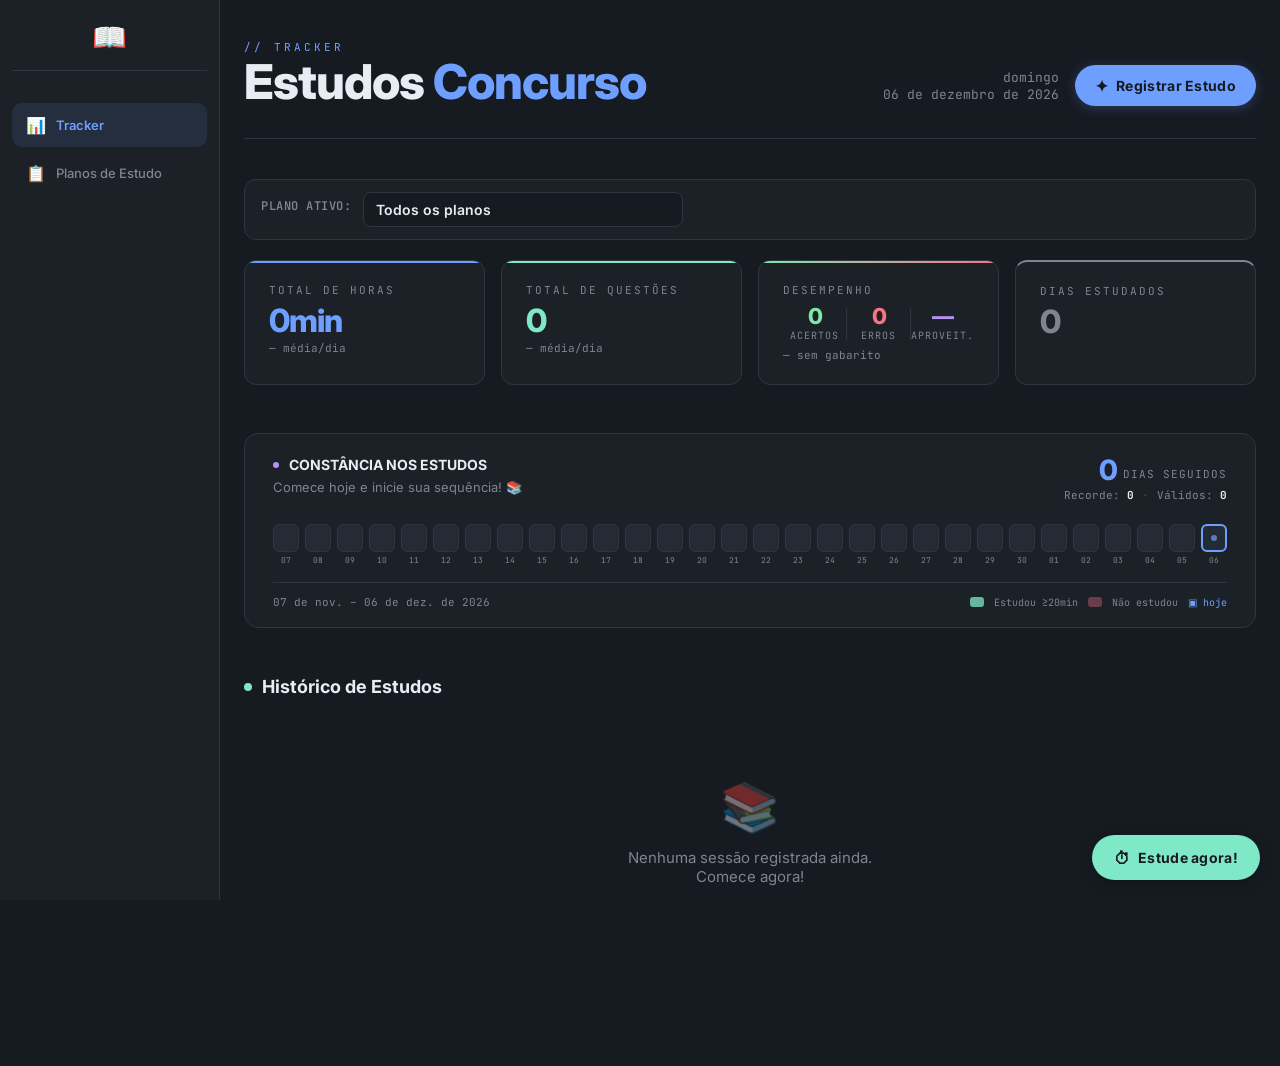
==== index.html @ f573bf2c "fix: rename to index.html for GitHub Pages" ====
<!DOCTYPE html>
<html lang="pt-BR">
<head>
  <meta charset="UTF-8">
  <meta name="viewport" content="width=device-width, initial-scale=1.0">
  <title>Concurso — Tracker de Estudos</title>
  <meta name="description" content="Ferramenta para registrar e acompanhar seus estudos para concursos públicos.">
  <link href="https://fonts.googleapis.com/css2?family=Inter:wght@400;500;600;700;800&family=JetBrains+Mono:wght@400;500;700&display=swap" rel="stylesheet">
  <link rel="stylesheet" href="styles.css">
</head>
<body>

<div class="app-layout">

<!-- SIDEBAR -->
<aside class="sidebar" id="sidebar">
  <div class="sidebar-logo">📖</div>
  <nav class="sidebar-nav">
    <button class="sidebar-item active" data-view="tracker" id="navTracker">
      <span class="sidebar-icon">📊</span>
      <span class="sidebar-label">Tracker</span>
    </button>
    <button class="sidebar-item" data-view="planos" id="navPlanos">
      <span class="sidebar-icon">📋</span>
      <span class="sidebar-label">Planos de Estudo</span>
    </button>
  </nav>
</aside>

<!-- MAIN AREA -->
<div class="app-main">

<!-- ═══ VIEW: TRACKER ═══ -->
<div class="app-view" id="viewTracker">
<div class="container">
  <header>
    <div class="header-inner">
      <div class="logo">
        <span class="logo-tag">// tracker</span>
        <h1>Estudos <span>Concurso</span></h1>
      </div>
      <div class="header-actions">
        <div class="header-date" id="headerDate"></div>
        <button class="fab" id="btnAbrirDrawer">
          <span class="fab-icon">✦</span>
          Registrar Estudo
        </button>
      </div>
    </div>
  </header>

  <!-- PLAN SELECTOR -->
  <div class="plan-selector-bar">
    <label class="plan-selector-label">Plano ativo:</label>
    <select id="activePlanSelect" class="plan-selector-dropdown">
      <option value="">Todos os planos</option>
    </select>
  </div>

  <!-- STATS -->
  <div class="stats-bar">
    <div class="stat-card yellow">
      <div class="stat-label">Total de Horas</div>
      <div class="stat-value" id="totalHoras">0h</div>
      <div class="stat-sub" id="mediaHoras">— média/dia</div>
    </div>
    <div class="stat-card teal">
      <div class="stat-label">Total de Questões</div>
      <div class="stat-value" id="totalQuestoes">0</div>
      <div class="stat-sub" id="mediaQuestoes">— média/dia</div>
    </div>
    <div class="stat-card desempenho">
      <div class="stat-label">Desempenho</div>
      <div class="desempenho-row">
        <div class="desempenho-item">
          <span class="desempenho-val green-val" id="totalAcertos">0</span>
          <span class="desempenho-lbl">acertos</span>
        </div>
        <div class="desempenho-divider"></div>
        <div class="desempenho-item">
          <span class="desempenho-val red-val" id="totalErros">0</span>
          <span class="desempenho-lbl">erros</span>
        </div>
        <div class="desempenho-divider"></div>
        <div class="desempenho-item">
          <span class="desempenho-val purple-val" id="totalAprov">—</span>
          <span class="desempenho-lbl">aproveit.</span>
        </div>
      </div>
      <div class="stat-sub sub-acertos-mt" id="subAcertos">— sem gabarito</div>
    </div>
    <div class="stat-card muted-top">
      <div class="stat-label">Dias Estudados</div>
      <div class="stat-value" id="totalDias">0</div>
    </div>
  </div>

  <!-- CONSTÂNCIA -->
  <div class="constancia-panel" id="constanciaPanel">
    <div class="constancia-top">
      <div class="constancia-left">
        <div class="panel-title constancia-title">
          <span class="panel-title-dot constancia-title-dot"></span>
          CONSTÂNCIA NOS ESTUDOS
        </div>
        <div class="constancia-msg" id="constanciaMsg">—</div>
      </div>
      <div class="constancia-right">
        <div class="streak-badge" id="streakBadge">
          <span class="streak-badge-fire" id="streakBadgeFire" style="display:none">🔥</span>
          <span class="streak-badge-num" id="streakNumber">0</span>
          <span class="streak-badge-label">dias seguidos</span>
        </div>
        <div class="streak-mini-stats">
          <span class="streak-mini-item">Recorde: <strong id="streakBest">0</strong></span>
          <span class="streak-mini-sep">·</span>
          <span class="streak-mini-item">Válidos: <strong id="streakValid">0</strong></span>
        </div>
      </div>
    </div>

    <div class="day-bar-wrap">
      <div class="day-bar" id="dayBar"></div>
    </div>

    <div class="constancia-footer">
      <span class="constancia-range" id="constanciaRange"></span>
      <div class="constancia-legend">
        <span class="legend-dot studied-dot"></span><span>Estudou ≥20min</span>
        <span class="legend-dot miss-dot"></span><span>Não estudou</span>
        <span class="constancia-hoje-label">▣ hoje</span>
      </div>
    </div>
  </div>

  <!-- DESEMPENHO POR DISCIPLINA -->
  <div class="disc-section" id="discSection" style="display:none">
    <div class="panel-title disc-title">
      <span class="panel-title-dot disc-title-dot"></span>
      Desempenho por Disciplina
    </div>
    <div class="disc-grid" id="discGrid"></div>
  </div>

  <!-- HISTORY -->
  <div class="main-content">
    <div class="panel-title history-title">
      <span class="panel-title-dot history-title-dot"></span>
      Histórico de Estudos
    </div>
    <div class="history-panel" id="historyPanel">
      <div class="empty-state">
        <div class="empty-icon">📚</div>
        <div class="empty-text">Nenhuma sessão registrada ainda.<br>Comece agora!</div>
      </div>
    </div>
  </div>
</div>
</div><!-- /viewTracker -->

<!-- ═══ VIEW: PLANOS DE ESTUDO ═══ -->
<div class="app-view" id="viewPlanos" style="display:none">
<div class="container">
  <header>
    <div class="header-inner">
      <div class="logo">
        <span class="logo-tag">// planos</span>
        <h1>Planos <span>de Estudo</span></h1>
      </div>
    </div>
  </header>

  <!-- Plan list -->
  <div id="planosListView">
    <div style="display:flex; align-items:center; justify-content:space-between; margin-bottom:24px;">
      <div class="panel-title" style="margin-bottom:0">
        <span class="panel-title-dot" style="background:var(--accent)"></span>
        Meus Planos
      </div>
      <button class="plano-btn-new" id="btnNovoPlan">+ Novo Plano</button>
    </div>
    <div id="planosGrid" class="planos-grid">
      <div class="empty-state">
        <div class="empty-icon">📋</div>
        <div class="empty-text">Nenhum plano criado ainda.<br>Crie o seu primeiro!</div>
      </div>
    </div>
  </div>

  <!-- Plan detail (hidden by default) -->
  <div id="planoDetailView" style="display:none">
    <button class="plano-btn-back" id="btnBackPlanos">← Voltar aos Planos</button>
    <div class="plano-detail-header">
      <div class="plano-detail-title-row">
        <span class="plano-detail-color-dot" id="planoDetailColorDot"></span>
        <h2 class="plano-detail-title" id="planoDetailTitle"></h2>
        <button class="plano-btn-edit" id="btnEditPlan" title="Editar plano">✎</button>
      </div>
      <p class="plano-detail-obs" id="planoDetailObs"></p>
    </div>
    <div style="margin-top:24px;">
      <div style="display:flex; align-items:center; justify-content:space-between; margin-bottom:16px;">
        <div class="panel-title" style="margin-bottom:0">
          <span class="panel-title-dot" style="background:var(--accent2)"></span>
          Disciplinas
        </div>
        <button class="plano-btn-add-disc" id="btnAddDisc">+ Adicionar Disciplina</button>
      </div>
      <div id="planoDiscList" class="plano-disc-list">
        <div class="empty-state" style="padding:32px">
          <div class="empty-text">Nenhuma disciplina adicionada.</div>
        </div>
      </div>
    </div>
  </div>
</div>
</div><!-- /viewPlanos -->

</div><!-- /app-main -->
</div><!-- /app-layout -->

<!-- NOVO PLANO MODAL -->
<div class="focus-confirm" id="novoPlanModal">
  <div class="focus-confirm-box" style="max-width:460px">
    <div class="focus-confirm-title" id="novoPlanModalTitle">Novo Plano de Estudo</div>
    <div class="qs-inner" style="margin-top:16px">
      <div class="form-group">
        <label>Nome do Plano</label>
        <input type="text" id="planNome" placeholder="ex: Concurso INSS 2026">
      </div>
      <div class="form-group">
        <label>Observações (opcional)</label>
        <textarea id="planObs" placeholder="ex: Focar em Direito e Português" rows="3" style="resize:vertical;width:100%;background:var(--bg);border:1px solid var(--border);color:var(--text);padding:10px 14px;border-radius:10px;font-family:'Inter',sans-serif;font-size:14px;"></textarea>
      </div>
      <div class="form-group">
        <label>Cor do Plano</label>
        <div class="plan-color-palette" id="planColorPalette"></div>
      </div>
    </div>
    <div class="focus-confirm-btns">
      <button class="focus-confirm-btn btn-keep" id="btnSavePlan">✦ Criar Plano</button>
      <button class="focus-confirm-btn btn-minimize" id="btnCancelPlan">Cancelar</button>
    </div>
  </div>
</div>

<!-- ADD DISCIPLINA MODAL -->
<div class="focus-confirm" id="addDiscModal">
  <div class="focus-confirm-box" style="max-width:400px">
    <div class="focus-confirm-title">Adicionar Disciplina</div>
    <div class="qs-inner" style="margin-top:16px">
      <div class="form-group">
        <label>Nome da Disciplina</label>
        <input type="text" id="discNome" placeholder="ex: Direito Constitucional">
      </div>
    </div>
    <div class="focus-confirm-btns">
      <button class="focus-confirm-btn btn-keep" id="btnSaveDisc">+ Adicionar</button>
      <button class="focus-confirm-btn btn-minimize" id="btnCancelDisc">Cancelar</button>
    </div>
  </div>
</div>

<!-- TIMER FAB -->
<button class="timer-fab" id="timerFab">
  <span class="timer-fab-icon">⏱</span>
  Estude agora!
</button>

<!-- FOCUS OVERLAY -->
<div class="focus-overlay" id="focusOverlay">

  <!-- Top bar -->
  <div class="focus-topbar">
    <div class="focus-tabs">
      <button class="focus-tab active" id="focusTabSw">⏱ Cronômetro</button>
      <button class="focus-tab" id="focusTabCd">⏳ Temporizador</button>
    </div>
    <button class="focus-minimize-btn" id="focusMinimizeBtn" title="Minimizar — continua rodando">
      <svg width="16" height="16" viewBox="0 0 24 24" fill="none" stroke="currentColor" stroke-width="2.5"><line x1="5" y1="12" x2="19" y2="12"/></svg>
      Minimizar
    </button>
    <button class="focus-close-btn" id="focusCloseBtn" title="Fechar">✕</button>
  </div>

  <!-- Main content -->
  <div class="focus-body">

    <!-- Motivational quote -->
    <div class="focus-quote" id="focusQuote">"A disciplina é a ponte entre metas e realizações."</div>

    <!-- CRONÔMETRO PANE -->
    <div class="focus-pane" id="focusPaneSw">
      <div class="focus-ring-wrap">
        <svg class="focus-ring-svg" viewBox="0 0 220 220">
          <circle class="focus-ring-bg" cx="110" cy="110" r="100"/>
          <circle class="focus-ring-prog" id="swRing" cx="110" cy="110" r="100"
            stroke-dasharray="628" stroke-dashoffset="0"/>
        </svg>
        <div class="focus-time" id="swDisplay">00:00:00</div>
      </div>
      <div class="focus-btns">
        <button class="focus-btn focus-btn-play" id="swPlayBtn">▶ Iniciar</button>
        <button class="focus-btn focus-btn-stop" id="swStopBtn" style="display:none">■ Parar</button>
        <button class="focus-btn focus-btn-reset" id="swResetBtn" title="Resetar">↺</button>
      </div>
      <div class="focus-register" id="swRegister">
        <div class="focus-register-title">✦ Registrar sessão</div>
        <div class="session-elapsed" id="swElapsed">Tempo cronometrado: 00:00:00</div>
        <div class="focus-reg-row">
          <div class="form-group" style="margin-bottom:0"><label>Matéria</label><select id="swMateria"></select></div>
          <div class="form-group" style="margin-bottom:0"><label>Assunto</label><input type="text" id="swAssunto" placeholder="ex: Interpretação"></div>
          <div class="form-group" style="margin-bottom:0"><label>Questões</label><input type="number" id="swQuestoes" placeholder="0" min="0"></div>
          <div class="form-group" style="margin-bottom:0"><label>✅ Acertos</label><input type="number" id="swAcertos" placeholder="0" min="0"></div>
          <div class="form-group" style="margin-bottom:0"><label>❌ Erros</label><input type="number" id="swErros" placeholder="0" min="0"></div>
        </div>
        <button class="btn-reg-session" id="swRegBtn">✦ Salvar no Histórico</button>
      </div>
    </div>

    <!-- TEMPORIZADOR PANE -->
    <div class="focus-pane" id="focusPaneCd" style="display:none">
      <div class="focus-ring-wrap">
        <svg class="focus-ring-svg" viewBox="0 0 220 220">
          <circle class="focus-ring-bg" cx="110" cy="110" r="100"/>
          <circle class="focus-ring-prog focus-ring-gold" id="cdRing" cx="110" cy="110" r="100"
            stroke-dasharray="628" stroke-dashoffset="0"/>
        </svg>
        <div class="focus-time" id="cdDisplay">00:00:00</div>
      </div>
      <div class="countdown-inputs" id="cdInputs" style="justify-content:center">
        <input type="number" id="cdHours" placeholder="HH" min="0" max="23" value="0">
        <span class="countdown-sep">:</span>
        <input type="number" id="cdMinutes" placeholder="MM" min="0" max="59" value="25">
        <span class="countdown-sep">:</span>
        <input type="number" id="cdSeconds" placeholder="SS" min="0" max="59" value="0">
      </div>
      <div class="focus-btns">
        <button class="focus-btn focus-btn-gold" id="cdPlayBtn">▶ Iniciar</button>
        <button class="focus-btn focus-btn-stop" id="cdStopBtn" style="display:none">■ Parar</button>
        <button class="focus-btn focus-btn-reset" id="cdResetBtn" title="Resetar">↺</button>
      </div>
      <div class="focus-register" id="cdRegister">
        <div class="focus-register-title">✦ Registrar sessão</div>
        <div class="session-elapsed" id="cdElapsed">Tempo estudado: 00:00:00</div>
        <div class="focus-reg-row">
          <div class="form-group" style="margin-bottom:0"><label>Matéria</label><select id="cdMateria"></select></div>
          <div class="form-group" style="margin-bottom:0"><label>Assunto</label><input type="text" id="cdAssunto" placeholder="ex: Interpretação"></div>
          <div class="form-group" style="margin-bottom:0"><label>Questões</label><input type="number" id="cdQuestoes" placeholder="0" min="0"></div>
          <div class="form-group" style="margin-bottom:0"><label>✅ Acertos</label><input type="number" id="cdAcertos" placeholder="0" min="0"></div>
          <div class="form-group" style="margin-bottom:0"><label>❌ Erros</label><input type="number" id="cdErros" placeholder="0" min="0"></div>
        </div>
        <button class="btn-reg-session" id="cdRegBtn">✦ Salvar no Histórico</button>
      </div>
    </div>

  </div>
</div>

<!-- FOCUS CONFIRM DIALOG -->
<div class="focus-confirm" id="focusConfirm">
  <div class="focus-confirm-box">
    <div class="focus-confirm-icon">⚠️</div>
    <div class="focus-confirm-title">Parar o estudo?</div>
    <div class="focus-confirm-msg">O timer ainda está rodando. O que deseja fazer?</div>
    <div class="focus-confirm-btns">
      <button class="focus-confirm-btn btn-keep" id="confirmKeepBtn">Continuar estudando</button>
      <button class="focus-confirm-btn btn-minimize" id="confirmMinimizeBtn">Minimizar (sem parar)</button>
      <button class="focus-confirm-btn btn-stop-close" id="confirmStopBtn">Parar e fechar</button>
    </div>
  </div>
</div>

<!-- QUICK SAVE MODAL -->
<div class="focus-confirm" id="quickSaveModal">
  <div class="focus-confirm-box" style="max-width:460px">
    <div class="focus-confirm-icon">✅</div>
    <div class="focus-confirm-title">Registrar sessão</div>
    <div class="focus-confirm-msg">Tempo estudado: <strong id="qsTime" style="color:var(--accent2)">00:00:00</strong></div>
    <div class="qs-inner">
      <div class="qs-grid" style="grid-template-columns:1fr 1fr">
        <div class="form-group">
          <label>Matéria</label>
          <select id="qsMateria"></select>
        </div>
        <div class="form-group">
          <label>Assunto</label>
          <input type="text" id="qsAssunto" placeholder="ex: Interpretação">
        </div>
      </div>
      <div class="qs-grid">
        <div class="form-group">
          <label>Questões</label>
          <input type="number" id="qsQuestoes" placeholder="0" min="0">
        </div>
        <div class="form-group">
          <label>✅ Acertos</label>
          <input type="number" id="qsAcertos" placeholder="0" min="0">
        </div>
        <div class="form-group">
          <label>❌ Erros</label>
          <input type="number" id="qsErros" placeholder="0" min="0">
        </div>
      </div>
    </div>
    <div class="focus-confirm-btns">
      <button class="focus-confirm-btn btn-keep" id="qsSaveBtn">✦ Salvar no Histórico</button>
      <button class="focus-confirm-btn btn-minimize" id="qsDiscardBtn">Descartar sessão</button>
    </div>
  </div>
</div>

<!-- DRAWER OVERLAY -->
<div class="drawer-overlay" id="drawerOverlay"></div>

<!-- DRAWER: REGISTRAR ESTUDO -->
<div class="form-panel" id="formDrawer">
  <button class="drawer-close" id="drawerCloseBtn">✕</button>

  <div class="panel-title">
    <span class="panel-title-dot"></span>
    Registrar Estudo
  </div>

  <div class="form-group">
    <label>Data</label>
    <input type="date" id="inputData">
  </div>

  <div class="form-group">
    <label>Matéria</label>
    <select id="inputMateria">
      <option value="">Selecione uma matéria...</option>
    </select>
  </div>

  <div class="form-group">
    <label>Assunto / Tópico</label>
    <input type="text" id="inputAssunto" placeholder="ex: Interpretação de Texto (opcional)">
  </div>

  <hr class="divider">

  <div class="form-group">
    <label>Tempo Estudado</label>
    <div class="time-input-row">
      <div class="time-input-group">
        <input type="number" id="inputHH" placeholder="0" min="0" max="23" value="0">
        <span class="time-input-label">h</span>
      </div>
      <span class="time-sep">:</span>
      <div class="time-input-group">
        <input type="number" id="inputMM" placeholder="0" min="0" max="59" value="0">
        <span class="time-input-label">min</span>
      </div>
      <span class="time-sep">:</span>
      <div class="time-input-group">
        <input type="number" id="inputSS" placeholder="0" min="0" max="59" value="0">
        <span class="time-input-label">seg</span>
      </div>
    </div>
  </div>
  <div class="input-row">
    <div class="form-group">
      <label>Questões Feitas</label>
      <input type="number" id="inputQuestoes" placeholder="0" min="0">
    </div>
  </div>

  <div class="input-row">
    <div class="form-group">
      <label>✅ Acertos</label>
      <input type="number" id="inputAcertos" placeholder="0" min="0">
    </div>
    <div class="form-group">
      <label>❌ Erros</label>
      <input type="number" id="inputErros" placeholder="0" min="0">
    </div>
  </div>

  <button class="btn-submit" id="btnRegistrar">✦ Registrar</button>
</div>

<!-- TOAST -->
<div class="toast" id="toast">✓ Estudo registrado!</div>

<script src="app.js"></script>
</body>
</html>
---- styles.css ----
:root {
  --bg: #161b22;
  --surface: #1c2128;
  --surface2: #242b35;
  --border: #30363d;
  --accent: #6e9fff;
  --accent2: #7ee8c7;
  --accent3: #f97583;
  --text: #e6edf3;
  --muted: #7d8590;
  --success: #7ee8a8;
}

* {
  margin: 0;
  padding: 0;
  box-sizing: border-box;
}

/* ── APP LAYOUT ── */
.app-layout {
  display: flex;
  min-height: 100vh;
}

.app-main {
  flex: 1;
  min-width: 0;
}

.app-view {
  min-height: 100vh;
}

/* ── SIDEBAR ── */
.sidebar {
  width: 220px;
  background: var(--surface);
  border-right: 1px solid var(--border);
  display: flex;
  flex-direction: column;
  padding: 20px 12px;
  flex-shrink: 0;
  position: sticky;
  top: 0;
  height: 100vh;
}

.sidebar-logo {
  font-size: 28px;
  text-align: center;
  margin-bottom: 32px;
  padding-bottom: 16px;
  border-bottom: 1px solid var(--border);
}

.sidebar-nav {
  display: flex;
  flex-direction: column;
  gap: 4px;
}

.sidebar-item {
  display: flex;
  align-items: center;
  gap: 10px;
  padding: 12px 14px;
  border: none;
  border-radius: 10px;
  background: transparent;
  color: var(--muted);
  font-family: 'Inter', sans-serif;
  font-size: 13px;
  font-weight: 500;
  cursor: pointer;
  transition: all 0.2s ease;
  text-align: left;
  width: 100%;
}

.sidebar-item:hover {
  background: var(--surface2);
  color: var(--text);
}

.sidebar-item.active {
  background: rgba(110, 159, 255, 0.1);
  color: var(--accent);
  font-weight: 600;
}

.sidebar-icon {
  font-size: 16px;
}

.sidebar-label {
  white-space: nowrap;
}

/* ── PLANOS DE ESTUDO ── */
.planos-grid {
  display: grid;
  grid-template-columns: repeat(auto-fill, minmax(280px, 1fr));
  gap: 16px;
}

.plano-card {
  background: var(--surface);
  border: 1px solid var(--border);
  border-radius: 14px;
  padding: 20px;
  cursor: pointer;
  transition: all 0.2s ease;
}

.plano-card:hover {
  border-color: var(--accent);
  transform: translateY(-2px);
  box-shadow: 0 4px 16px rgba(0, 0, 0, 0.2);
}

.plano-card-title {
  font-size: 16px;
  font-weight: 700;
  color: var(--text);
  margin-bottom: 6px;
}

.plano-card-obs {
  font-size: 12px;
  color: var(--muted);
  line-height: 1.4;
  margin-bottom: 12px;
  overflow: hidden;
  text-overflow: ellipsis;
  display: -webkit-box;
  -webkit-line-clamp: 2;
  line-clamp: 2;
  -webkit-box-orient: vertical;
}

.plano-card-meta {
  font-size: 11px;
  color: var(--muted);
  opacity: 0.7;
}

.plano-btn-new {
  background: var(--accent);
  color: #fff;
  border: none;
  border-radius: 10px;
  padding: 10px 18px;
  font-family: 'Inter', sans-serif;
  font-size: 13px;
  font-weight: 600;
  cursor: pointer;
  transition: all 0.2s ease;
  white-space: nowrap;
}

.plano-btn-new:hover {
  opacity: 0.85;
  transform: translateY(-1px);
}

.plano-btn-back {
  background: none;
  border: 1px solid var(--border);
  color: var(--muted);
  border-radius: 8px;
  padding: 8px 14px;
  font-family: 'Inter', sans-serif;
  font-size: 12px;
  font-weight: 500;
  cursor: pointer;
  transition: all 0.2s ease;
  margin-bottom: 20px;
}

.plano-btn-back:hover {
  color: var(--text);
  border-color: var(--muted);
}

.plano-detail-header {
  background: var(--surface);
  border: 1px solid var(--border);
  border-radius: 14px;
  padding: 24px;
}

.plano-detail-title {
  font-size: 22px;
  font-weight: 800;
  color: var(--text);
  margin-bottom: 8px;
}

.plano-detail-obs {
  font-size: 14px;
  color: var(--muted);
  line-height: 1.5;
}

.plano-btn-add-disc {
  background: var(--accent2);
  color: var(--bg);
  border: none;
  border-radius: 10px;
  padding: 8px 16px;
  font-family: 'Inter', sans-serif;
  font-size: 12px;
  font-weight: 600;
  cursor: pointer;
  transition: all 0.2s ease;
  white-space: nowrap;
}

.plano-btn-add-disc:hover {
  opacity: 0.85;
}

.plano-disc-list {
  background: var(--surface);
  border: 1px solid var(--border);
  border-radius: 14px;
  overflow: hidden;
}

.plano-disc-item {
  display: flex;
  align-items: center;
  justify-content: space-between;
  padding: 14px 20px;
  border-bottom: 1px solid var(--border);
  transition: background 0.15s ease;
}

.plano-disc-item:last-child {
  border-bottom: none;
}

.plano-disc-item:hover {
  background: rgba(255, 255, 255, 0.02);
}

.plano-disc-name {
  font-size: 14px;
  font-weight: 600;
  color: var(--text);
}

.plano-disc-remove {
  background: none;
  border: none;
  color: var(--muted);
  cursor: pointer;
  font-size: 16px;
  padding: 4px;
  border-radius: 4px;
  transition: all 0.15s ease;
  line-height: 1;
}

.plano-disc-remove:hover {
  color: var(--accent3);
}

body {
  background: var(--bg);
  color: var(--text);
  font-family: 'Inter', sans-serif;
  min-height: 100vh;
  overflow-x: hidden;
}

/* ── PLAN SELECTOR BAR ── */
.plan-selector-bar {
  display: flex;
  align-items: center;
  gap: 12px;
  margin-bottom: 20px;
  padding: 12px 16px;
  background: var(--surface);
  border: 1px solid var(--border);
  border-radius: 12px;
}

.plan-selector-label {
  font-size: 12px;
  font-weight: 600;
  color: var(--muted);
  white-space: nowrap;
  text-transform: uppercase;
  letter-spacing: 0.5px;
}

.plan-selector-dropdown {
  flex: 1;
  max-width: 320px;
  background: var(--bg);
  border: 1px solid var(--border);
  color: var(--text);
  font-family: 'Inter', sans-serif;
  font-size: 14px;
  font-weight: 600;
  padding: 8px 12px;
  border-radius: 8px;
  cursor: pointer;
  transition: border-color 0.2s ease;
}

.plan-selector-dropdown:focus {
  outline: none;
  border-color: var(--accent);
}

.container {
  max-width: 1100px;
  margin: 0 auto;
  padding: 0 24px 120px;
  position: relative;
  z-index: 1;
}

/* HEADER */
header {
  padding: 40px 0 32px;
  border-bottom: 1px solid var(--border);
  margin-bottom: 40px;
}

.header-inner {
  display: flex;
  align-items: flex-end;
  justify-content: space-between;
  flex-wrap: wrap;
  gap: 16px;
}

.logo {
  display: flex;
  flex-direction: column;
}

.logo-tag {
  font-family: 'JetBrains Mono', monospace;
  font-size: 11px;
  color: var(--accent);
  letter-spacing: 3px;
  text-transform: uppercase;
  margin-bottom: 4px;
}

h1 {
  font-size: clamp(28px, 5vw, 48px);
  font-weight: 800;
  letter-spacing: -1px;
  line-height: 1;
}

h1 span {
  color: var(--accent);
}

.header-date {
  font-family: 'JetBrains Mono', monospace;
  font-size: 13px;
  color: var(--muted);
  text-align: right;
}

.header-actions {
  display: flex;
  align-items: center;
  gap: 16px;
}

/* STATS BAR */
.stats-bar {
  display: grid;
  grid-template-columns: repeat(4, 1fr);
  gap: 16px;
  margin-bottom: 48px;
}

@media (max-width: 900px) {
  .stats-bar {
    grid-template-columns: repeat(2, 1fr);
  }
}

@media (max-width: 500px) {
  .stats-bar {
    grid-template-columns: 1fr;
  }
}

.stat-card {
  background: var(--surface);
  border: 1px solid var(--border);
  border-radius: 12px;
  padding: 22px 24px;
  position: relative;
  overflow: hidden;
  transition: border-color 0.25s ease;
}

.stat-card::before {
  content: '';
  position: absolute;
  top: 0;
  left: 0;
  right: 0;
  height: 2px;
}

.stat-card.yellow::before {
  background: var(--accent);
}

.stat-card.teal::before {
  background: var(--accent2);
}

.stat-card.red::before {
  background: var(--accent3);
}

.stat-card.green::before {
  background: var(--success);
}

.stat-card:hover {
  border-color: var(--muted);
}

.stat-label {
  font-family: 'JetBrains Mono', monospace;
  font-size: 11px;
  color: var(--muted);
  text-transform: uppercase;
  letter-spacing: 2px;
  margin-bottom: 8px;
}

.stat-value {
  font-size: 32px;
  font-weight: 800;
  letter-spacing: -1px;
  line-height: 1;
}

.stat-card.yellow .stat-value {
  color: var(--accent);
}

.stat-card.teal .stat-value {
  color: var(--accent2);
}

.stat-card.red .stat-value {
  color: var(--accent3);
}

.stat-card.green .stat-value {
  color: var(--success);
}

.stat-sub {
  font-family: 'JetBrains Mono', monospace;
  font-size: 11px;
  color: var(--muted);
  margin-top: 4px;
}

/* MAIN LAYOUT */
.main-content {
  width: 100%;
}

/* DRAWER OVERLAY */
.drawer-overlay {
  position: fixed;
  inset: 0;
  background: rgba(0, 0, 0, 0.5);
  backdrop-filter: blur(4px);
  z-index: 100;
  opacity: 0;
  pointer-events: none;
  transition: opacity 0.3s ease;
}

.drawer-overlay.open {
  opacity: 1;
  pointer-events: all;
}

/* MODAL PANEL (was drawer) */
.form-panel {
  position: fixed;
  top: 50%;
  left: 50%;
  transform: translate(-50%, -50%) scale(0.95);
  width: 460px;
  max-width: 92vw;
  max-height: 90vh;
  background: var(--surface);
  border: 1px solid var(--border);
  border-radius: 16px;
  z-index: 101;
  padding: 32px;
  overflow-y: auto;
  opacity: 0;
  pointer-events: none;
  transition: opacity 0.25s ease, transform 0.25s ease;
  box-shadow: 0 24px 64px rgba(0, 0, 0, 0.4);
}

.form-panel.open {
  opacity: 1;
  pointer-events: all;
  transform: translate(-50%, -50%) scale(1);
}

.drawer-close {
  position: absolute;
  top: 20px;
  right: 20px;
  background: var(--surface2);
  border: 1px solid var(--border);
  color: var(--muted);
  width: 32px;
  height: 32px;
  border-radius: 8px;
  cursor: pointer;
  font-size: 18px;
  display: flex;
  align-items: center;
  justify-content: center;
  transition: all 0.2s ease;
  line-height: 1;
}

.drawer-close:hover {
  color: var(--text);
  border-color: var(--muted);
}

/* FAB */
.fab {
  display: flex;
  align-items: center;
  gap: 8px;
  background: var(--accent);
  color: var(--bg);
  border: none;
  border-radius: 50px;
  padding: 12px 20px;
  font-family: 'Inter', sans-serif;
  font-size: 14px;
  font-weight: 700;
  cursor: pointer;
  box-shadow: 0 2px 12px rgba(110, 159, 255, 0.25);
  transition: all 0.25s ease;
  letter-spacing: 0.3px;
  flex-shrink: 0;
}

.fab:hover {
  background: #8ab4ff;
  transform: translateY(-1px);
  box-shadow: 0 4px 16px rgba(110, 159, 255, 0.35);
}

.fab:active {
  transform: translateY(0);
}

.fab-icon {
  font-size: 16px;
  line-height: 1;
}

.toast {
  bottom: 32px !important;
}

.panel-title {
  font-size: 18px;
  font-weight: 700;
  margin-bottom: 28px;
  display: flex;
  align-items: center;
  gap: 10px;
}

.panel-title-dot {
  width: 8px;
  height: 8px;
  background: var(--accent);
  border-radius: 50%;
}

.form-group {
  margin-bottom: 20px;
}

label {
  display: block;
  font-family: 'JetBrains Mono', monospace;
  font-size: 11px;
  color: var(--muted);
  text-transform: uppercase;
  letter-spacing: 2px;
  margin-bottom: 8px;
}

input,
select {
  width: 100%;
  background: var(--surface2);
  border: 1px solid var(--border);
  border-radius: 8px;
  padding: 12px 16px;
  color: var(--text);
  font-family: 'Inter', sans-serif;
  font-size: 15px;
  transition: border-color 0.2s ease, box-shadow 0.2s ease;
  outline: none;
  -webkit-appearance: none;
  appearance: none;
}

input:focus,
select:focus {
  border-color: var(--accent);
  box-shadow: 0 0 0 3px rgba(110, 159, 255, 0.12);
}

select option {
  background: var(--surface2);
}

.input-row {
  display: grid;
  grid-template-columns: 1fr 1fr;
  gap: 12px;
}

.materia-input-wrap {
  display: flex;
  gap: 8px;
}

.materia-input-wrap input {
  flex: 1;
}

.btn-add-materia {
  background: var(--surface2);
  border: 1px solid var(--border);
  border-radius: 8px;
  width: 44px;
  height: 44px;
  color: var(--accent);
  font-size: 22px;
  cursor: pointer;
  transition: all 0.2s ease;
  display: flex;
  align-items: center;
  justify-content: center;
  flex-shrink: 0;
}

.btn-add-materia:hover {
  background: var(--accent);
  color: var(--bg);
  border-color: var(--accent);
}

.btn-submit {
  width: 100%;
  padding: 14px;
  background: var(--accent);
  color: var(--bg);
  border: none;
  border-radius: 10px;
  font-family: 'Inter', sans-serif;
  font-size: 15px;
  font-weight: 700;
  cursor: pointer;
  letter-spacing: 0.5px;
  transition: all 0.25s ease;
  margin-top: 8px;
}

.btn-submit:hover {
  background: #8ab4ff;
  transform: translateY(-1px);
  box-shadow: 0 4px 16px rgba(110, 159, 255, 0.25);
}

.btn-submit:active {
  transform: translateY(0);
}

.toast {
  position: fixed;
  bottom: 104px;
  right: 32px;
  background: var(--success);
  color: var(--bg);
  padding: 14px 24px;
  border-radius: 10px;
  font-weight: 700;
  font-size: 14px;
  z-index: 999;
  transform: translateY(80px);
  opacity: 0;
  transition: all 0.3s ease;
  pointer-events: none;
}

.toast.show {
  transform: translateY(0);
  opacity: 1;
}

/* ── HISTORY — LIGHT MINIMAL ── */
.history-panel {
  display: flex;
  flex-direction: column;
  gap: 40px;
}

/* Day group */
.hl-day-group {
  animation: slideIn 0.3s ease;
}

@keyframes slideIn {
  from {
    opacity: 0;
    transform: translateY(8px);
  }

  to {
    opacity: 1;
    transform: translateY(0);
  }
}

/* Day header:  [07 mar / sábado] ——————— [🕐 5h44min] */
.hl-day-header {
  display: flex;
  align-items: center;
  gap: 16px;
  margin-bottom: 20px;
}

.hl-date-block {
  display: flex;
  align-items: baseline;
  gap: 10px;
  flex-shrink: 0;
}

.hl-day-num {
  font-size: 36px;
  font-weight: 800;
  color: var(--text);
  line-height: 1;
  letter-spacing: -1px;
}

.hl-date-sub {
  display: flex;
  flex-direction: column;
  gap: 1px;
}

.hl-month {
  font-size: 13px;
  font-weight: 600;
  color: var(--muted);
  text-transform: lowercase;
  line-height: 1.2;
}

.hl-weekday {
  font-size: 11px;
  color: var(--muted);
  text-transform: capitalize;
  line-height: 1.2;
  opacity: 0.7;
}

/* Horizontal connecting line */
.hl-line {
  flex: 1;
  height: 1px;
  background: var(--border);
  min-width: 32px;
}

/* Time block (right side) */
.hl-time-block {
  display: flex;
  align-items: center;
  gap: 8px;
  flex-shrink: 0;
}

.hl-clock-icon {
  font-size: 16px;
  opacity: 0.6;
}

.hl-total-time {
  font-family: 'JetBrains Mono', monospace;
  font-size: 15px;
  font-weight: 700;
  color: var(--text);
}

/* Entries container */
.hl-entries {
  background: var(--surface);
  border: 1px solid var(--border);
  border-radius: 14px;
  padding: 8px 0;
  display: flex;
  flex-direction: column;
}

/* Single entry row */
.hl-entry {
  display: flex;
  align-items: center;
  padding: 16px 20px;
  gap: 16px;
  transition: background 0.15s ease;
}

.hl-entry:hover {
  background: rgba(255, 255, 255, 0.03);
}

/* Thick pastel accent bar */
.hl-accent-bar {
  width: 4px;
  height: 40px;
  border-radius: 3px;
  flex-shrink: 0;
}

/* Text column */
.hl-entry-text {
  flex: 1;
  min-width: 0;
  display: flex;
  flex-direction: column;
  gap: 3px;
}

.hl-materia {
  font-size: 13px;
  font-weight: 700;
  color: var(--text);
  letter-spacing: 0.8px;
  line-height: 1.2;
}

.hl-assunto {
  font-size: 12px;
  color: var(--muted);
  line-height: 1.3;
  overflow: hidden;
  text-overflow: ellipsis;
  white-space: nowrap;
}

/* Time display */
.hl-entry-time {
  font-family: 'JetBrains Mono', monospace;
  font-size: 13px;
  font-weight: 600;
  color: var(--muted);
  flex-shrink: 0;
  white-space: nowrap;
}

.btn-delete {
  background: none;
  border: none;
  color: var(--muted);
  cursor: pointer;
  font-size: 16px;
  padding: 4px;
  border-radius: 4px;
  transition: all 0.15s ease;
  line-height: 1;
  flex-shrink: 0;
}

.btn-delete:hover {
  color: var(--accent3);
  background: rgba(249, 117, 131, 0.1);
}

/* Responsive */
@media (max-width: 600px) {
  .hl-day-header {
    gap: 10px;
  }

  .hl-day-num {
    font-size: 28px;
  }

  .hl-entry {
    padding: 12px 14px;
    gap: 12px;
  }
}

/* MATERIAS TAG LIST */
.materias-list {
  display: flex;
  flex-wrap: wrap;
  gap: 8px;
  margin-top: 8px;
}

.materia-tag {
  background: rgba(110, 159, 255, 0.08);
  border: 1px solid rgba(110, 159, 255, 0.18);
  color: var(--accent);
  font-family: 'JetBrains Mono', monospace;
  font-size: 11px;
  padding: 4px 10px;
  border-radius: 20px;
  display: flex;
  align-items: center;
  gap: 6px;
  cursor: default;
}

.materia-tag button {
  background: none;
  border: none;
  color: inherit;
  cursor: pointer;
  font-size: 13px;
  line-height: 1;
  opacity: 0.6;
  transition: opacity 0.15s ease;
  padding: 0;
}

.materia-tag button:hover {
  opacity: 1;
}

.empty-state {
  text-align: center;
  padding: 60px 24px;
  color: var(--muted);
}

.empty-icon {
  font-size: 48px;
  margin-bottom: 12px;
  opacity: 0.4;
}

.empty-text {
  font-size: 15px;
}

/* SUBJECT STATS */
.subject-stats {
  margin-top: 32px;
}

.subject-row {
  display: flex;
  align-items: center;
  gap: 12px;
  margin-bottom: 12px;
}

.subject-name {
  font-size: 13px;
  font-weight: 600;
  width: 140px;
  flex-shrink: 0;
  white-space: nowrap;
  overflow: hidden;
  text-overflow: ellipsis;
}

.subject-bar-wrap {
  flex: 1;
  height: 6px;
  background: var(--surface2);
  border-radius: 3px;
  overflow: hidden;
}

.subject-bar {
  height: 100%;
  border-radius: 3px;
  background: linear-gradient(90deg, var(--accent), #8ab4ff);
  transition: width 0.5s ease;
}

.subject-hours {
  font-family: 'JetBrains Mono', monospace;
  font-size: 12px;
  color: var(--muted);
  width: 60px;
  text-align: right;
  flex-shrink: 0;
}

.divider {
  border: none;
  border-top: 1px solid var(--border);
  margin: 28px 0;
}

/* Time input row (HH:MM:SS) */
.time-input-row {
  display: flex;
  align-items: center;
  gap: 6px;
}

.time-input-group {
  display: flex;
  flex-direction: column;
  align-items: center;
  gap: 4px;
  flex: 1;
}

.time-input-group input {
  width: 100%;
  text-align: center;
  font-family: 'JetBrains Mono', monospace;
  font-size: 16px;
  font-weight: 600;
}

.time-input-label {
  font-size: 10px;
  color: var(--muted);
  text-transform: uppercase;
  letter-spacing: 0.5px;
}

.time-sep {
  font-size: 20px;
  font-weight: 700;
  color: var(--muted);
  padding-bottom: 18px;
}

/* Responsive: session row stacks on mobile */
@media (max-width: 600px) {
  .session-row {
    flex-wrap: wrap;
    padding: 10px 12px 10px 16px;
  }

  .session-metrics {
    grid-template-columns: repeat(4, 1fr);
    width: 100%;
  }

  .mat-header {
    flex-direction: column;
    align-items: flex-start;
    gap: 6px;
  }
}

.stat-card.purple::before {
  background: #b392f0;
}

.stat-card.purple .stat-value {
  color: #b392f0;
}

/* Combined desempenho card */
.stat-card.desempenho::before {
  background: linear-gradient(90deg, var(--success), var(--accent3));
}

.desempenho-row {
  display: flex;
  align-items: center;
  gap: 0;
  margin: 8px 0 0;
}

.desempenho-item {
  flex: 1;
  display: flex;
  flex-direction: column;
  align-items: center;
  gap: 2px;
}

.desempenho-val {
  font-size: 22px;
  font-weight: 800;
  letter-spacing: -1px;
  line-height: 1;
}

.desempenho-lbl {
  font-family: 'JetBrains Mono', monospace;
  font-size: 10px;
  color: var(--muted);
  text-transform: uppercase;
  letter-spacing: 1px;
}

.green-val {
  color: var(--success);
}

.red-val {
  color: var(--accent3);
}

.purple-val {
  color: #b392f0;
}

.desempenho-divider {
  width: 1px;
  height: 32px;
  background: var(--border);
  flex-shrink: 0;
}

/* Aproveitamento global */
.aproveitamento-wrap {
  margin-top: 6px;
}

.aproveitamento-track {
  height: 6px;
  background: rgba(249, 117, 131, 0.15);
  border-radius: 3px;
  overflow: hidden;
  margin-top: 6px;
}

.aproveitamento-fill {
  height: 100%;
  border-radius: 3px;
  background: linear-gradient(90deg, var(--accent3), var(--success));
  transition: width 0.6s ease;
}

/* ── TIMER SECTION ── */
.timer-section {
  margin-bottom: 48px;
}

.timer-section .panel-title {
  margin-bottom: 24px;
}

.timer-grid {
  display: grid;
  grid-template-columns: 1fr 1fr;
  gap: 24px;
}

@media (max-width: 800px) {
  .timer-grid {
    grid-template-columns: 1fr;
  }
}

.timer-card {
  background: var(--surface);
  border: 1px solid var(--border);
  border-radius: 14px;
  padding: 28px;
  display: flex;
  flex-direction: column;
  align-items: center;
  gap: 20px;
  position: relative;
  overflow: hidden;
  transition: border-color 0.3s ease, box-shadow 0.3s ease;
}

.timer-card.running {
  border-color: var(--accent2);
  box-shadow: 0 0 24px rgba(126, 232, 199, 0.06);
}

.timer-card-label {
  font-family: 'JetBrains Mono', monospace;
  font-size: 11px;
  color: var(--muted);
  text-transform: uppercase;
  letter-spacing: 3px;
  align-self: flex-start;
}

.timer-ring-wrap {
  position: relative;
  width: 180px;
  height: 180px;
}

.timer-ring-wrap svg {
  transform: rotate(-90deg);
  position: absolute;
  top: 0;
  left: 0;
}

.timer-ring-bg {
  fill: none;
  stroke: var(--surface2);
  stroke-width: 6;
}

.timer-ring-progress {
  fill: none;
  stroke: var(--accent2);
  stroke-width: 6;
  stroke-linecap: round;
  transition: stroke-dashoffset 0.5s linear;
}

.timer-display {
  position: absolute;
  top: 50%;
  left: 50%;
  transform: translate(-50%, -50%);
  font-family: 'JetBrains Mono', monospace;
  font-size: 34px;
  font-weight: 500;
  letter-spacing: 2px;
  color: var(--text);
  white-space: nowrap;
  text-align: center;
}

.timer-display.running {
  color: var(--accent2);
}

.timer-display.paused {
  color: var(--accent);
}

.countdown-inputs {
  display: flex;
  gap: 8px;
  align-items: center;
}

.countdown-inputs input {
  width: 68px;
  text-align: center;
  font-family: 'JetBrains Mono', monospace;
  font-size: 20px;
  padding: 10px 8px;
}

.countdown-sep {
  font-family: 'JetBrains Mono', monospace;
  font-size: 22px;
  color: var(--muted);
  line-height: 1;
}

.timer-btns {
  display: flex;
  gap: 10px;
  width: 100%;
}

.btn-timer {
  flex: 1;
  padding: 12px;
  border: none;
  border-radius: 8px;
  font-family: 'Inter', sans-serif;
  font-size: 14px;
  font-weight: 700;
  cursor: pointer;
  transition: all 0.2s ease;
  display: flex;
  align-items: center;
  justify-content: center;
  gap: 6px;
}

.btn-timer-play {
  background: var(--accent2);
  color: var(--bg);
}

.btn-timer-play:hover {
  background: #9aedda;
  transform: translateY(-1px);
}

.btn-timer-stop {
  background: rgba(249, 117, 131, 0.12);
  color: var(--accent3);
  border: 1px solid rgba(249, 117, 131, 0.25);
}

.btn-timer-stop:hover {
  background: rgba(249, 117, 131, 0.2);
}

.btn-timer-reset {
  background: var(--surface2);
  color: var(--muted);
  border: 1px solid var(--border);
  flex: 0 0 44px;
  padding: 0;
  font-size: 18px;
}

.btn-timer-reset:hover {
  color: var(--text);
  border-color: var(--muted);
}

.timer-register {
  width: 100%;
  background: var(--surface2);
  border: 1px solid var(--border);
  border-radius: 12px;
  padding: 20px;
  display: none;
  flex-direction: column;
  gap: 14px;
  animation: slideIn 0.3s ease;
}

.timer-register.visible {
  display: flex;
}

.timer-register-title {
  font-family: 'JetBrains Mono', monospace;
  font-size: 11px;
  color: var(--accent);
  text-transform: uppercase;
  letter-spacing: 2px;
}

.timer-register select,
.timer-register input {
  background: var(--surface);
}

.timer-reg-row {
  display: grid;
  grid-template-columns: 1fr 1fr 1fr;
  gap: 10px;
}

.timer-reg-row .form-group {
  margin-bottom: 0;
}

.btn-reg-session {
  width: 100%;
  padding: 12px;
  background: var(--accent);
  color: var(--bg);
  border: none;
  border-radius: 8px;
  font-family: 'Inter', sans-serif;
  font-size: 14px;
  font-weight: 700;
  cursor: pointer;
  transition: all 0.25s ease;
}

.btn-reg-session:hover {
  background: #8ab4ff;
  transform: translateY(-1px);
  box-shadow: 0 4px 16px rgba(110, 159, 255, 0.2);
}

.session-elapsed {
  font-family: 'JetBrains Mono', monospace;
  font-size: 13px;
  color: var(--accent2);
  text-align: center;
}

@keyframes pulse {

  0%,
  100% {
    opacity: 1;
  }

  50% {
    opacity: 0.35;
  }
}

.pulse {
  animation: pulse 1.4s ease-in-out infinite;
}

/* ── CONSTÂNCIA PANEL ── */
.constancia-panel {
  background: var(--surface);
  border: 1px solid var(--border);
  border-radius: 14px;
  padding: 22px 28px 18px;
  margin-bottom: 48px;
}

.constancia-top {
  display: flex;
  align-items: flex-start;
  justify-content: space-between;
  gap: 16px;
  margin-bottom: 18px;
  flex-wrap: wrap;
}

.constancia-left {
  display: flex;
  flex-direction: column;
  gap: 6px;
}

.constancia-msg {
  font-size: 13px;
  color: var(--muted);
}

.constancia-msg strong {
  color: var(--text);
}

.constancia-right {
  display: flex;
  flex-direction: column;
  align-items: flex-end;
  gap: 4px;
}

.streak-badge {
  display: flex;
  align-items: center;
  gap: 6px;
}

.streak-badge-fire {
  font-size: 20px;
  filter: drop-shadow(0 0 4px rgba(255, 140, 0, 0.4));
  animation: fireWiggle 1.2s ease-in-out infinite;
}

.streak-badge-num {
  font-size: 28px;
  font-weight: 800;
  letter-spacing: -1px;
  color: var(--accent);
  line-height: 1;
}

.streak-badge-num.on-fire {
  background: linear-gradient(135deg, var(--accent3), var(--accent));
  -webkit-background-clip: text;
  -webkit-text-fill-color: transparent;
  background-clip: text;
}

.streak-badge-label {
  font-family: 'JetBrains Mono', monospace;
  font-size: 11px;
  color: var(--muted);
  text-transform: uppercase;
  letter-spacing: 1px;
  align-self: flex-end;
  padding-bottom: 3px;
}

.streak-mini-stats {
  display: flex;
  align-items: center;
  gap: 8px;
  font-family: 'JetBrains Mono', monospace;
  font-size: 11px;
  color: var(--muted);
}

.streak-mini-stats strong {
  color: var(--text);
}

.streak-mini-sep {
  opacity: 0.4;
}

/* DAY BAR */
.day-bar-wrap {
  width: 100%;
}

.day-bar {
  display: flex;
  gap: 6px;
  align-items: center;
  width: 100%;
  padding: 4px 0;
}

.day-node {
  flex: 1;
  display: flex;
  flex-direction: column;
  align-items: center;
  gap: 4px;
  cursor: default;
  min-width: 0;
}

.day-node-bubble {
  width: 100%;
  height: 28px;
  border-radius: 6px;
  transition: transform 0.12s ease, opacity 0.12s ease;
}

.day-node:hover .day-node-bubble {
  transform: scaleY(1.15);
}

.day-node-bubble.status-studied {
  background: var(--accent2);
  opacity: 0.75;
}

.day-node:hover .day-node-bubble.status-studied {
  opacity: 1;
}

.day-node-bubble.status-miss,
.day-node-bubble.status-miss-past {
  background: var(--surface2);
  border: 1px solid var(--border);
}

.day-node-bubble.status-today-empty {
  background: var(--surface2);
  border: 2px solid var(--accent);
  position: relative;
  display: flex;
  align-items: center;
  justify-content: center;
}

.day-node-bubble.status-today-empty::after {
  content: '';
  width: 6px;
  height: 6px;
  border-radius: 50%;
  background: var(--accent);
  opacity: 0.7;
}

.day-node-bubble.status-today-studied {
  outline: 2px solid var(--accent);
  outline-offset: 2px;
}

.day-node-date {
  font-family: 'JetBrains Mono', monospace;
  font-size: 8px;
  color: var(--muted);
  line-height: 1;
  white-space: nowrap;
}

.constancia-footer {
  display: flex;
  align-items: center;
  justify-content: space-between;
  margin-top: 14px;
  padding-top: 12px;
  border-top: 1px solid var(--border);
  flex-wrap: wrap;
  gap: 8px;
}

.constancia-range {
  font-family: 'JetBrains Mono', monospace;
  font-size: 11px;
  color: var(--muted);
}

.constancia-legend {
  display: flex;
  align-items: center;
  gap: 10px;
  font-family: 'JetBrains Mono', monospace;
  font-size: 10px;
  color: var(--muted);
}

.legend-dot {
  width: 14px;
  height: 10px;
  border-radius: 3px;
  display: inline-block;
  flex-shrink: 0;
}

.studied-dot {
  background: var(--accent2);
  opacity: 0.75;
}

.miss-dot {
  background: var(--accent3);
  opacity: 0.35;
}

.constancia-hoje-label {
  font-family: 'JetBrains Mono', monospace;
  font-size: 10px;
  color: var(--accent);
}

/* ── DESEMPENHO POR DISCIPLINA ── */
.disc-section {
  margin-bottom: 48px;
}

.disc-title {
  margin-bottom: 20px;
}

.disc-title-dot {
  background: var(--accent2);
}

/* New list layout */
.disc-list {
  display: flex;
  flex-direction: column;
  gap: 0;
}

.disc-item {
  padding: 18px 24px;
  border-bottom: 1px solid var(--border);
  transition: background 0.15s ease;
}

.disc-item:last-child {
  border-bottom: none;
}

.disc-item:hover {
  background: rgba(255, 255, 255, 0.02);
}

/* Row: name left, time right */
.disc-item-row {
  display: flex;
  align-items: baseline;
  justify-content: space-between;
  gap: 16px;
  margin-bottom: 8px;
}

.disc-item-name {
  font-family: 'Inter', sans-serif;
  font-size: 15px;
  font-weight: 600;
  color: #d0d4da;
  letter-spacing: 0.15px;
  line-height: 1.3;
  min-width: 0;
  overflow: hidden;
  text-overflow: ellipsis;
  white-space: nowrap;
}

.disc-item-time {
  font-family: 'JetBrains Mono', monospace;
  font-size: 13px;
  font-weight: 500;
  color: var(--muted);
  white-space: nowrap;
  flex-shrink: 0;
}

/* Progress bar */
.disc-item-track {
  width: 100%;
  height: 5px;
  background: rgba(125, 133, 144, 0.12);
  border-radius: 100px;
  overflow: hidden;
}

.disc-item-fill {
  height: 100%;
  border-radius: 100px;
  transition: width 0.6s cubic-bezier(0.25, 0.8, 0.25, 1);
  min-width: 4px;
}

/* Stats line */
.disc-item-stats {
  display: flex;
  align-items: center;
  gap: 14px;
  margin-top: 8px;
  flex-wrap: wrap;
}

.disc-item-stat {
  font-family: 'JetBrains Mono', monospace;
  font-size: 11px;
  color: var(--muted);
  display: inline-flex;
  align-items: center;
  gap: 4px;
  letter-spacing: 0.3px;
}

.disc-item-stat-ae {
  letter-spacing: 0.5px;
}

.disc-item-acc-dot {
  display: inline-block;
  width: 6px;
  height: 6px;
  border-radius: 50%;
  background: var(--success);
  flex-shrink: 0;
}

/* Wrapper for the section content */
.disc-grid {
  background: var(--surface);
  border: 1px solid var(--border);
  border-radius: 14px;
  overflow: hidden;
}


@keyframes fireWiggle {

  0%,
  100% {
    transform: rotate(-4deg) scale(1);
  }

  50% {
    transform: rotate(4deg) scale(1.06);
  }
}

/* ── TIMER FAB ── */
.timer-fab {
  position: fixed;
  bottom: 20px;
  right: 20px;
  z-index: 90;
  display: flex;
  align-items: center;
  gap: 8px;
  background: var(--accent2);
  color: var(--bg);
  border: none;
  border-radius: 50px;
  padding: 14px 22px;
  font-family: 'Inter', sans-serif;
  font-size: 14px;
  font-weight: 700;
  cursor: pointer;
  box-shadow: 0 4px 16px rgba(0, 0, 0, 0.25);
  transition: background 0.25s ease, transform 0.25s ease, box-shadow 0.25s ease;
  letter-spacing: 0.3px;
}

.timer-fab:hover {
  background: var(--border);
  transform: translateY(-2px);
  box-shadow: 0 6px 24px rgba(0, 0, 0, 0.35);
}

.timer-fab:active {
  transform: translateY(0);
}

.timer-fab-icon {
  font-size: 16px;
  line-height: 1;
  transition: transform 0.3s ease;
}

.timer-fab.running {
  animation: fabPulse 2s ease-in-out infinite;
}

.timer-fab.running .timer-fab-icon {
  animation: fabIconSpin 4s linear infinite;
}

@keyframes fabPulse {

  0%,
  100% {
    box-shadow: 0 0 0 0 rgba(126, 232, 199, 0.4), 0 4px 16px rgba(126, 232, 199, 0.2);
  }

  50% {
    box-shadow: 0 0 0 8px rgba(126, 232, 199, 0), 0 6px 24px rgba(126, 232, 199, 0.35);
  }
}

@keyframes fabIconSpin {
  from {
    transform: rotate(0deg);
  }

  to {
    transform: rotate(360deg);
  }
}

/* ── FOCUS OVERLAY ── */
.focus-overlay {
  position: fixed;
  inset: 0;
  z-index: 200;
  background: var(--bg);
  display: flex;
  flex-direction: column;
  opacity: 0;
  pointer-events: none;
  transition: opacity 0.35s ease;
}

.focus-overlay.open {
  opacity: 1;
  pointer-events: all;
}

.focus-topbar {
  display: flex;
  align-items: center;
  justify-content: space-between;
  padding: 18px 28px;
  border-bottom: 1px solid var(--border);
  gap: 12px;
  flex-shrink: 0;
}

.focus-tabs {
  display: flex;
  gap: 6px;
  background: var(--surface2);
  border-radius: 10px;
  padding: 4px;
}

.focus-tab {
  padding: 8px 18px;
  border: none;
  border-radius: 7px;
  background: transparent;
  color: var(--muted);
  font-family: 'Inter', sans-serif;
  font-size: 13px;
  font-weight: 700;
  cursor: pointer;
  transition: all 0.15s ease;
}

.focus-tab.active {
  background: var(--accent2);
  color: var(--bg);
}

.focus-minimize-btn {
  display: flex;
  align-items: center;
  gap: 6px;
  background: var(--surface2);
  border: 1px solid var(--border);
  color: var(--muted);
  border-radius: 8px;
  padding: 8px 14px;
  font-family: 'Inter', sans-serif;
  font-size: 12px;
  font-weight: 600;
  cursor: pointer;
  transition: all 0.15s ease;
  margin-left: auto;
}

.focus-minimize-btn:hover {
  background: var(--surface);
  color: var(--text);
}

.focus-close-btn {
  background: rgba(249, 117, 131, 0.08);
  border: 1px solid rgba(249, 117, 131, 0.18);
  color: var(--accent3);
  width: 36px;
  height: 36px;
  border-radius: 8px;
  cursor: pointer;
  font-size: 14px;
  display: flex;
  align-items: center;
  justify-content: center;
  transition: all 0.15s ease;
}

.focus-close-btn:hover {
  background: rgba(249, 117, 131, 0.15);
}

.focus-body {
  flex: 1;
  display: flex;
  flex-direction: column;
  align-items: center;
  justify-content: center;
  gap: 28px;
  padding: 24px;
  overflow-y: auto;
}

.focus-quote {
  font-family: 'Inter', sans-serif;
  font-size: 15px;
  color: var(--muted);
  font-style: italic;
  text-align: center;
  max-width: 520px;
  line-height: 1.6;
  opacity: 0.7;
}

.focus-pane {
  display: flex;
  flex-direction: column;
  align-items: center;
  gap: 28px;
  width: 100%;
  max-width: 480px;
}

.focus-ring-wrap {
  position: relative;
  display: flex;
  align-items: center;
  justify-content: center;
}

.focus-ring-svg {
  width: 260px;
  height: 260px;
  transform: rotate(-90deg);
}

.focus-ring-bg {
  fill: none;
  stroke: var(--surface2);
  stroke-width: 8;
}

.focus-ring-prog {
  fill: none;
  stroke: var(--accent2);
  stroke-width: 8;
  stroke-linecap: round;
  transition: stroke-dashoffset 0.5s linear;
}

.focus-ring-gold {
  stroke: var(--accent);
}

.focus-time {
  position: absolute;
  font-family: 'JetBrains Mono', monospace;
  font-size: 52px;
  font-weight: 700;
  letter-spacing: -2px;
  color: var(--text);
}

.focus-btns {
  display: flex;
  gap: 12px;
  width: 100%;
  justify-content: center;
}

.focus-btn {
  flex: 1;
  max-width: 180px;
  padding: 14px;
  border: none;
  border-radius: 10px;
  font-family: 'Inter', sans-serif;
  font-size: 15px;
  font-weight: 700;
  cursor: pointer;
  transition: all 0.2s ease;
  display: flex;
  align-items: center;
  justify-content: center;
  gap: 7px;
}

.focus-btn-play {
  background: var(--accent2);
  color: var(--bg);
}

.focus-btn-play:hover {
  background: #9aedda;
  transform: translateY(-1px);
}

.focus-btn-gold {
  background: var(--accent);
  color: var(--bg);
}

.focus-btn-gold:hover {
  background: #8ab4ff;
  transform: translateY(-1px);
}

.focus-btn-stop {
  background: rgba(249, 117, 131, 0.12);
  color: var(--accent3);
  border: 1px solid rgba(249, 117, 131, 0.25);
}

.focus-btn-stop:hover {
  background: rgba(249, 117, 131, 0.2);
}

.focus-btn-reset {
  background: var(--surface2);
  color: var(--muted);
  border: 1px solid var(--border);
  flex: 0 0 50px;
  max-width: 50px;
  font-size: 20px;
}

.focus-btn-reset:hover {
  color: var(--text);
}

.focus-register {
  width: 100%;
  background: var(--surface);
  border: 1px solid var(--border);
  border-radius: 14px;
  padding: 20px;
  display: none;
  flex-direction: column;
  gap: 14px;
  animation: slideIn 0.3s ease;
}

.focus-register.visible {
  display: flex;
}

.focus-register-title {
  font-family: 'JetBrains Mono', monospace;
  font-size: 11px;
  color: var(--accent);
  text-transform: uppercase;
  letter-spacing: 2px;
}

.focus-reg-row {
  display: grid;
  grid-template-columns: 2fr 1fr 1fr 1fr;
  gap: 10px;
}

.focus-register select,
.focus-register input {
  background: var(--surface2);
  border-color: var(--border);
  color: var(--text);
}

.focus-register label {
  color: var(--muted);
}

/* CONFIRM DIALOG */
.focus-confirm {
  position: fixed;
  inset: 0;
  z-index: 300;
  background: rgba(0, 0, 0, 0.6);
  display: flex;
  align-items: center;
  justify-content: center;
  opacity: 0;
  pointer-events: none;
  transition: opacity 0.2s ease;
  backdrop-filter: blur(4px);
}

.focus-confirm.open {
  opacity: 1;
  pointer-events: all;
}

.focus-confirm-box {
  background: var(--surface);
  border: 1px solid var(--border);
  border-radius: 16px;
  padding: 36px 40px;
  max-width: 420px;
  width: 90%;
  display: flex;
  flex-direction: column;
  align-items: center;
  gap: 12px;
  text-align: center;
  box-shadow: 0 24px 64px rgba(0, 0, 0, 0.4);
  animation: slideIn 0.25s ease;
}

.focus-confirm-icon {
  font-size: 40px;
}

.focus-confirm-title {
  font-size: 20px;
  font-weight: 800;
  color: var(--text);
}

.focus-confirm-msg {
  font-size: 14px;
  color: var(--muted);
  line-height: 1.5;
}

.focus-confirm-btns {
  display: flex;
  flex-direction: column;
  gap: 10px;
  width: 100%;
  margin-top: 8px;
}

.focus-confirm-btn {
  width: 100%;
  padding: 13px;
  border: none;
  border-radius: 10px;
  font-family: 'Inter', sans-serif;
  font-size: 14px;
  font-weight: 700;
  cursor: pointer;
  transition: all 0.15s ease;
}

.btn-keep {
  background: var(--accent2);
  color: var(--bg);
}

.btn-keep:hover {
  background: #9aedda;
}

.btn-minimize {
  background: var(--surface2);
  color: var(--muted);
  border: 1px solid var(--border);
}

.btn-minimize:hover {
  background: rgba(255, 255, 255, 0.06);
  color: var(--text);
}

.btn-stop-close {
  background: rgba(249, 117, 131, 0.1);
  color: var(--accent3);
  border: 1px solid rgba(249, 117, 131, 0.2);
}

.btn-stop-close:hover {
  background: rgba(249, 117, 131, 0.18);
}

/* Stat card with muted top border */
.stat-card.muted-top {
  border-top: 2px solid var(--muted);
}

.stat-card.muted-top .stat-value {
  color: var(--muted);
}

/* Quick save modal inner layout */
.qs-inner {
  width: 100%;
  display: flex;
  flex-direction: column;
  gap: 10px;
  margin-top: 8px;
}

.qs-grid {
  display: grid;
  grid-template-columns: 1fr 1fr 1fr;
  gap: 10px;
}

.qs-grid .form-group,
.qs-inner .form-group {
  margin-bottom: 0;
  text-align: left;
}

/* Constancia panel title overrides */
.constancia-title {
  margin-bottom: 0;
  font-size: 14px;
}

.constancia-title-dot {
  background: #b392f0;
  width: 6px;
  height: 6px;
}

/* History panel title overrides */
.history-title {
  margin-bottom: 20px;
}

.history-title-dot {
  background: var(--accent2);
}


/* Aproveitamento track margin override */
.aproveitamento-track-mt {
  margin-top: 10px;
}

.sub-acertos-mt {
  margin-top: 6px;

  /* --- NOVOS ESTILOS PARA OS BOTÕES DO CARD DE PLANO --- */
  .plano-card {
    display: flex;
    flex-direction: column;
    justify-content: space-between;
  }

  .plano-card-content {
    flex: 1;
  }

  .plano-card-footer {
    display: flex;
    align-items: flex-end;
    justify-content: space-between;
    margin-top: 16px;
  }

  .plano-card-actions {
    display: flex;
    gap: 6px;
  }

  .plano-action-btn {
    background: transparent !important;
    border: none !important;
    color: var(--muted) !important;
    cursor: pointer;
    width: 32px;
    height: 32px;
    border-radius: 8px;
    display: flex;
    align-items: center;
    justify-content: center;
    transition: all 0.2s ease;
    padding: 0;
    box-shadow: none !important;
  }

  .plano-action-btn:hover {
    background: var(--surface2) !important;
    color: var(--text) !important;
  }

  .plano-action-btn.delete-btn:hover {
    color: var(--accent3) !important;
    background: rgba(249, 117, 131, 0.1) !important;
  }
}
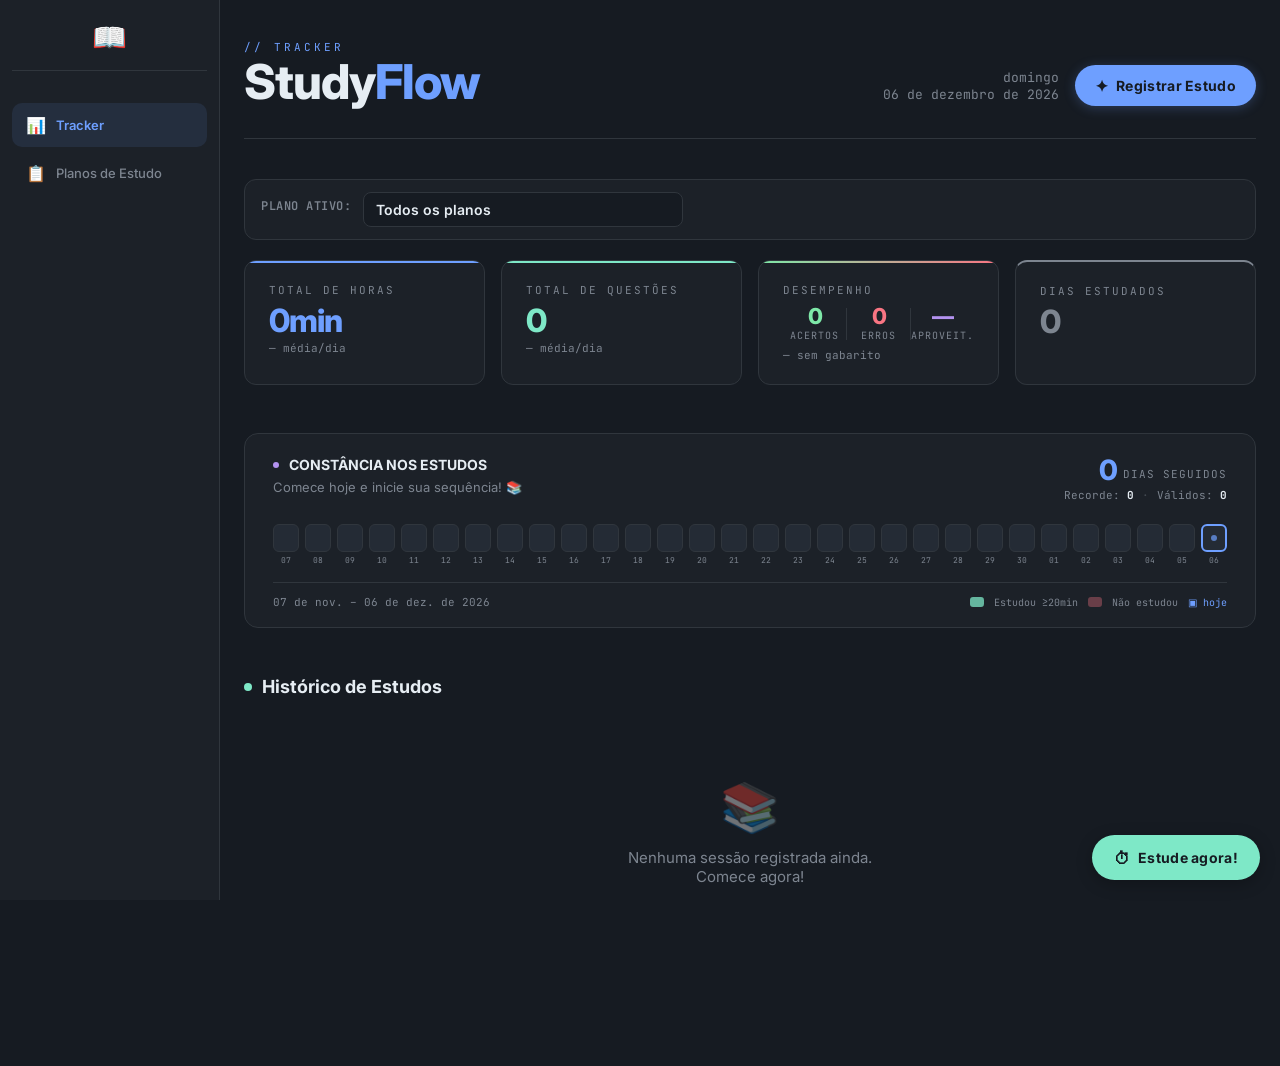
==== commit fe572c94: "feat: rebrand to StudyFlow" ====
--- a/index.html
+++ b/index.html
@@ -3,7 +3,7 @@
 <head>
   <meta charset="UTF-8">
   <meta name="viewport" content="width=device-width, initial-scale=1.0">
-  <title>Concurso — Tracker de Estudos</title>
+  <title>StudyFlow — Tracker de Estudos</title>
   <meta name="description" content="Ferramenta para registrar e acompanhar seus estudos para concursos públicos.">
   <link href="https://fonts.googleapis.com/css2?family=Inter:wght@400;500;600;700;800&family=JetBrains+Mono:wght@400;500;700&display=swap" rel="stylesheet">
   <link rel="stylesheet" href="styles.css">
@@ -37,7 +37,7 @@
     <div class="header-inner">
       <div class="logo">
         <span class="logo-tag">// tracker</span>
-        <h1>Estudos <span>Concurso</span></h1>
+        <h1>Study<span>Flow</span></h1>
       </div>
       <div class="header-actions">
         <div class="header-date" id="headerDate"></div>
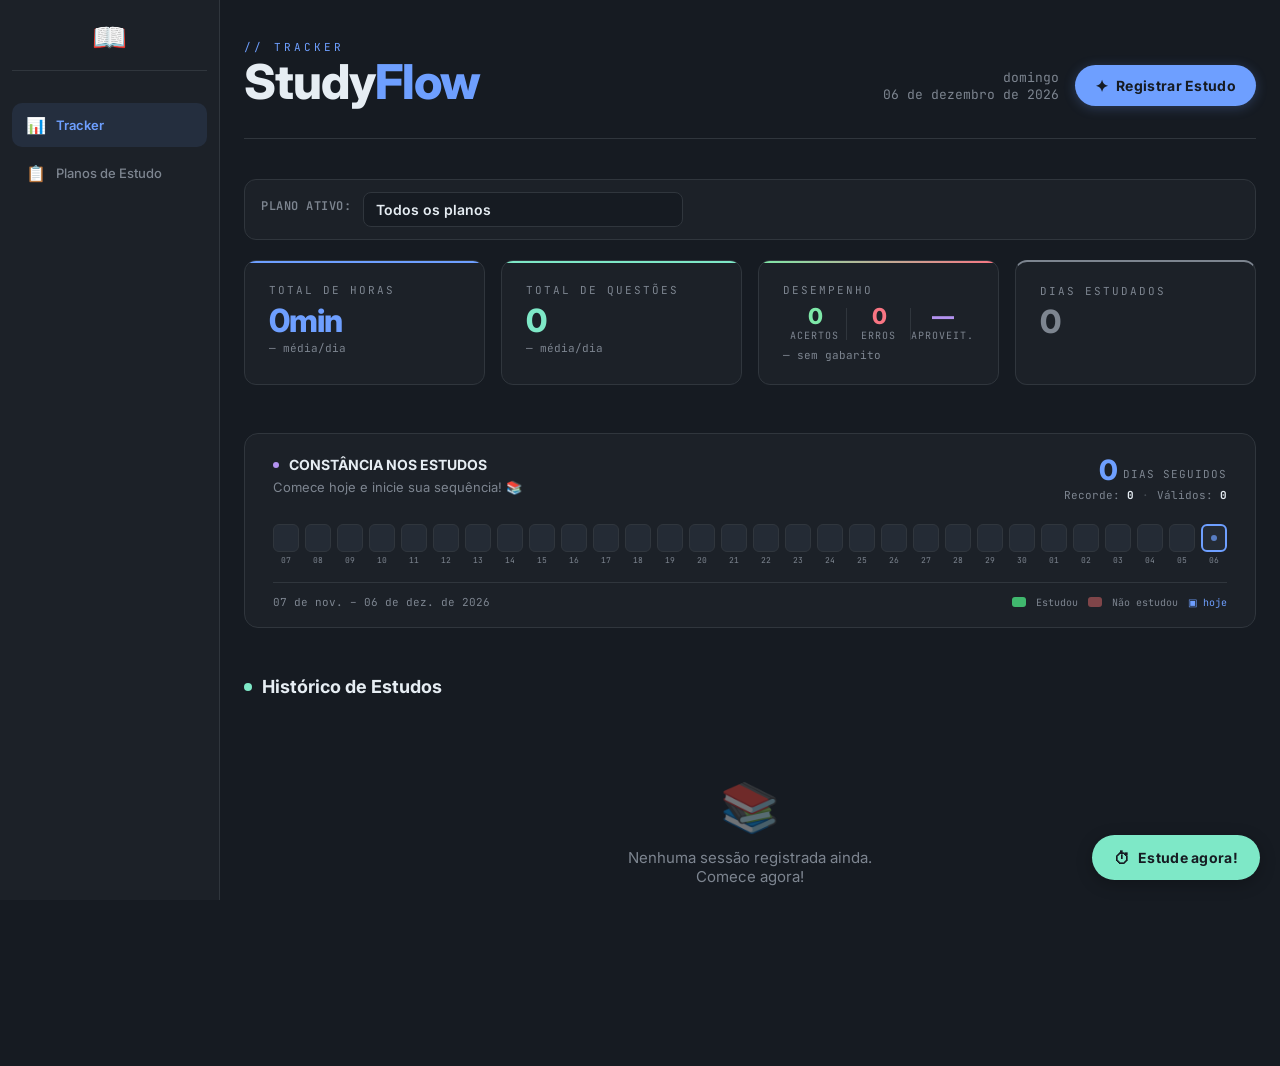
==== commit 7639b80a: "feat: redesign plan buttons and remove color feature" ====
--- a/index.html
+++ b/index.html
@@ -126,7 +126,7 @@
     <div class="constancia-footer">
       <span class="constancia-range" id="constanciaRange"></span>
       <div class="constancia-legend">
-        <span class="legend-dot studied-dot"></span><span>Estudou ≥20min</span>
+        <span class="legend-dot studied-dot"></span><span>Estudou</span>
         <span class="legend-dot miss-dot"></span><span>Não estudou</span>
         <span class="constancia-hoje-label">▣ hoje</span>
       </div>
@@ -192,7 +192,6 @@
     <button class="plano-btn-back" id="btnBackPlanos">← Voltar aos Planos</button>
     <div class="plano-detail-header">
       <div class="plano-detail-title-row">
-        <span class="plano-detail-color-dot" id="planoDetailColorDot"></span>
         <h2 class="plano-detail-title" id="planoDetailTitle"></h2>
         <button class="plano-btn-edit" id="btnEditPlan" title="Editar plano">✎</button>
       </div>
@@ -231,10 +230,6 @@
       <div class="form-group">
         <label>Observações (opcional)</label>
         <textarea id="planObs" placeholder="ex: Focar em Direito e Português" rows="3" style="resize:vertical;width:100%;background:var(--bg);border:1px solid var(--border);color:var(--text);padding:10px 14px;border-radius:10px;font-family:'Inter',sans-serif;font-size:14px;"></textarea>
-      </div>
-      <div class="form-group">
-        <label>Cor do Plano</label>
-        <div class="plan-color-palette" id="planColorPalette"></div>
       </div>
     </div>
     <div class="focus-confirm-btns">
--- a/styles.css
+++ b/styles.css
@@ -1556,8 +1556,8 @@
 }
 
 .day-node-bubble.status-studied {
-  background: var(--accent2);
-  opacity: 0.75;
+  background: #4ade80;
+  opacity: 0.8;
 }
 
 .day-node:hover .day-node-bubble.status-studied {
@@ -1566,6 +1566,11 @@
 
 .day-node-bubble.status-miss,
 .day-node-bubble.status-miss-past {
+  background: #f87171;
+  opacity: 0.45;
+}
+
+.day-node-bubble.status-default {
   background: var(--surface2);
   border: 1px solid var(--border);
 }
@@ -1636,13 +1641,13 @@
 }
 
 .studied-dot {
-  background: var(--accent2);
-  opacity: 0.75;
+  background: #4ade80;
+  opacity: 0.8;
 }
 
 .miss-dot {
-  background: var(--accent3);
-  opacity: 0.35;
+  background: #f87171;
+  opacity: 0.45;
 }
 
 .constancia-hoje-label {
@@ -2289,53 +2294,91 @@
 
 .sub-acertos-mt {
   margin-top: 6px;
-
-  /* --- NOVOS ESTILOS PARA OS BOTÕES DO CARD DE PLANO --- */
-  .plano-card {
-    display: flex;
-    flex-direction: column;
-    justify-content: space-between;
-  }
-
-  .plano-card-content {
-    flex: 1;
-  }
-
-  .plano-card-footer {
-    display: flex;
-    align-items: flex-end;
-    justify-content: space-between;
-    margin-top: 16px;
-  }
-
-  .plano-card-actions {
-    display: flex;
-    gap: 6px;
-  }
-
-  .plano-action-btn {
-    background: transparent !important;
-    border: none !important;
-    color: var(--muted) !important;
-    cursor: pointer;
-    width: 32px;
-    height: 32px;
-    border-radius: 8px;
-    display: flex;
-    align-items: center;
-    justify-content: center;
-    transition: all 0.2s ease;
-    padding: 0;
-    box-shadow: none !important;
-  }
-
-  .plano-action-btn:hover {
-    background: var(--surface2) !important;
-    color: var(--text) !important;
-  }
-
-  .plano-action-btn.delete-btn:hover {
-    color: var(--accent3) !important;
-    background: rgba(249, 117, 131, 0.1) !important;
-  }
-}+}
+
+/* --- PLAN CARD LAYOUT & BUTTONS --- */
+.plano-card {
+  display: flex;
+  flex-direction: column;
+  justify-content: space-between;
+}
+
+.plano-card-content {
+  flex: 1;
+}
+
+.plano-card-footer {
+  display: flex;
+  align-items: flex-end;
+  justify-content: space-between;
+  margin-top: 16px;
+  padding-top: 12px;
+  border-top: 1px solid var(--border);
+}
+
+.plano-card-actions {
+  display: flex;
+  gap: 8px;
+}
+
+.plano-action-btn {
+  background: var(--surface2);
+  border: 1px solid var(--border);
+  color: var(--muted);
+  cursor: pointer;
+  width: 34px;
+  height: 34px;
+  border-radius: 10px;
+  display: flex;
+  align-items: center;
+  justify-content: center;
+  transition: all 0.2s ease;
+  padding: 0;
+}
+
+.plano-action-btn svg {
+  width: 15px;
+  height: 15px;
+}
+
+.plano-action-btn:hover {
+  background: rgba(110, 159, 255, 0.1);
+  border-color: rgba(110, 159, 255, 0.3);
+  color: var(--accent);
+  transform: translateY(-1px);
+}
+
+.plano-action-btn.delete-btn:hover {
+  color: var(--accent3);
+  background: rgba(249, 117, 131, 0.1);
+  border-color: rgba(249, 117, 131, 0.3);
+}
+
+/* Plan detail title row edit button */
+.plano-detail-title-row {
+  display: flex;
+  align-items: center;
+  gap: 12px;
+}
+
+.plano-btn-edit {
+  background: var(--surface2);
+  border: 1px solid var(--border);
+  color: var(--muted);
+  width: 34px;
+  height: 34px;
+  border-radius: 10px;
+  cursor: pointer;
+  font-size: 15px;
+  display: flex;
+  align-items: center;
+  justify-content: center;
+  transition: all 0.2s ease;
+  flex-shrink: 0;
+}
+
+.plano-btn-edit:hover {
+  background: rgba(110, 159, 255, 0.1);
+  border-color: rgba(110, 159, 255, 0.3);
+  color: var(--accent);
+}
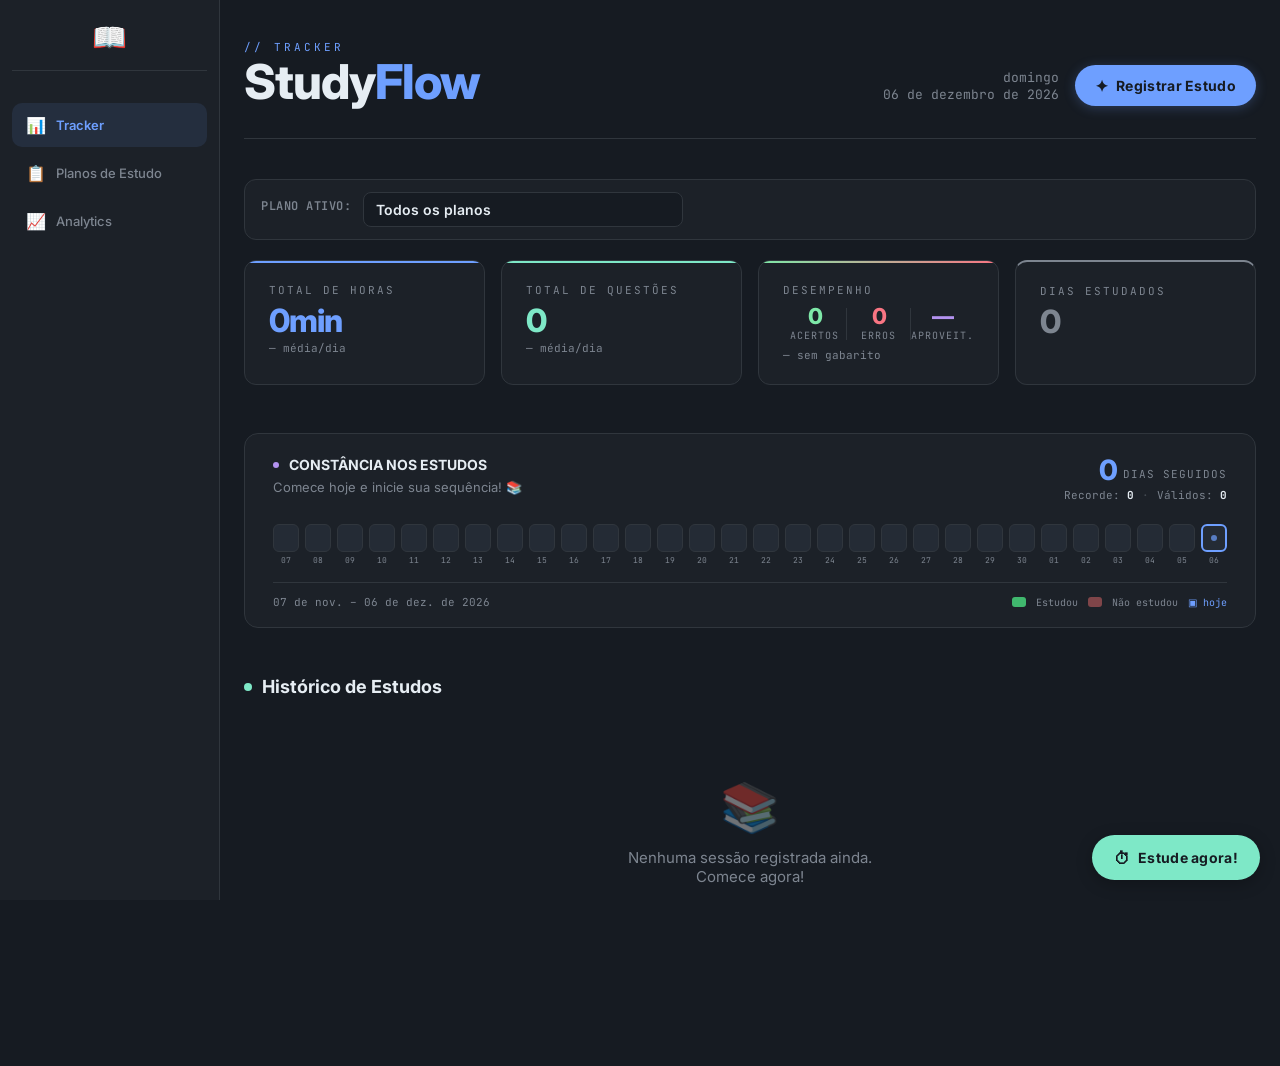
==== commit 8c19ed2a: "feat: add analytics dashboard with weekly chart adn ranking" ====
--- a/index.html
+++ b/index.html
@@ -24,6 +24,10 @@
       <span class="sidebar-icon">📋</span>
       <span class="sidebar-label">Planos de Estudo</span>
     </button>
+    <button class="sidebar-item" data-view="analytics" id="navAnalytics">
+      <span class="sidebar-icon">📈</span>
+      <span class="sidebar-label">Analytics</span>
+    </button>
   </nav>
 </aside>
 
@@ -214,6 +218,50 @@
   </div>
 </div>
 </div><!-- /viewPlanos -->
+
+<!-- ═══ VIEW: ANALYTICS ═══ -->
+<div class="app-view" id="viewAnalytics" style="display:none">
+<div class="container">
+  <header>
+    <div class="header-inner">
+      <div class="logo">
+        <span class="logo-tag">// analytics</span>
+        <h1>Study<span>Analytics</span></h1>
+      </div>
+    </div>
+  </header>
+
+  <!-- PLAN SELECTOR (analytics) -->
+  <div class="plan-selector-bar">
+    <label class="plan-selector-label">Plano ativo:</label>
+    <select id="analyticsActivePlanSelect" class="plan-selector-dropdown"></select>
+  </div>
+
+  <!-- RESUMO DO PERÍODO -->
+  <div class="panel-title analytics-section-title">
+    <span class="panel-title-dot" style="background:var(--accent)"></span>
+    Resumo dos Últimos 7 Dias
+  </div>
+  <div class="analytics-summary" id="analyticsSummary"></div>
+
+  <!-- GRÁFICO SEMANAL -->
+  <div class="panel-title analytics-section-title">
+    <span class="panel-title-dot" style="background:var(--accent2)"></span>
+    Evolução Semanal
+  </div>
+  <div class="analytics-chart-panel" id="analyticsChartPanel">
+    <div class="analytics-chart" id="analyticsChart"></div>
+  </div>
+
+  <!-- RANKING DE MATÉRIAS -->
+  <div class="panel-title analytics-section-title">
+    <span class="panel-title-dot" style="background:var(--accent3)"></span>
+    Ranking por Aproveitamento
+  </div>
+  <div class="analytics-ranking" id="analyticsRanking"></div>
+
+</div>
+</div><!-- /viewAnalytics -->
 
 </div><!-- /app-main -->
 </div><!-- /app-layout -->
--- a/styles.css
+++ b/styles.css
@@ -2382,3 +2382,314 @@
   border-color: rgba(110, 159, 255, 0.3);
   color: var(--accent);
 }
+
+/* ── ANALYTICS ─────────────────────────────────────────── */
+.analytics-section-title {
+  margin-bottom: 16px;
+}
+
+/* Summary Cards */
+.analytics-summary {
+  display: grid;
+  grid-template-columns: repeat(3, 1fr);
+  gap: 16px;
+  margin-bottom: 40px;
+}
+
+@media (max-width: 800px) {
+  .analytics-summary {
+    grid-template-columns: 1fr;
+  }
+}
+
+.analytics-summary-card {
+  background: var(--surface);
+  border: 1px solid var(--border);
+  border-radius: 14px;
+  padding: 22px 24px;
+  display: flex;
+  align-items: center;
+  gap: 16px;
+  transition: border-color 0.2s ease;
+}
+
+.analytics-summary-card:hover {
+  border-color: var(--muted);
+}
+
+.analytics-summary-icon {
+  font-size: 28px;
+  flex-shrink: 0;
+  width: 48px;
+  height: 48px;
+  display: flex;
+  align-items: center;
+  justify-content: center;
+  background: var(--surface2);
+  border-radius: 12px;
+}
+
+.analytics-summary-body {
+  flex: 1;
+  min-width: 0;
+}
+
+.analytics-summary-value {
+  font-size: 18px;
+  font-weight: 700;
+  color: var(--text);
+  line-height: 1.2;
+  overflow: hidden;
+  text-overflow: ellipsis;
+  white-space: nowrap;
+}
+
+.analytics-summary-label {
+  font-family: 'JetBrains Mono', monospace;
+  font-size: 11px;
+  color: var(--muted);
+  text-transform: uppercase;
+  letter-spacing: 1px;
+  margin-top: 4px;
+}
+
+/* Weekly Bar Chart */
+.analytics-chart-panel {
+  background: var(--surface);
+  border: 1px solid var(--border);
+  border-radius: 14px;
+  padding: 28px 24px;
+  margin-bottom: 40px;
+}
+
+.analytics-chart {
+  display: flex;
+  gap: 12px;
+  align-items: flex-end;
+  height: 220px;
+}
+
+.analytics-bar-col {
+  flex: 1;
+  display: flex;
+  flex-direction: column;
+  align-items: center;
+  gap: 8px;
+  height: 100%;
+}
+
+.analytics-bar-value {
+  font-family: 'JetBrains Mono', monospace;
+  font-size: 10px;
+  font-weight: 600;
+  color: var(--muted);
+  height: 16px;
+  text-align: center;
+  flex-shrink: 0;
+  white-space: nowrap;
+}
+
+.analytics-bar-track {
+  flex: 1;
+  width: 100%;
+  max-width: 56px;
+  background: var(--surface2);
+  border-radius: 8px 8px 4px 4px;
+  display: flex;
+  align-items: flex-end;
+  overflow: hidden;
+  position: relative;
+}
+
+.analytics-bar-fill {
+  width: 100%;
+  border-radius: 8px 8px 4px 4px;
+  transition: height 0.5s ease;
+  min-height: 0;
+  background: var(--surface2);
+}
+
+.analytics-bar-fill.has-data {
+  background: var(--accent);
+  opacity: 0.65;
+}
+
+.analytics-bar-fill.has-data:hover {
+  opacity: 1;
+}
+
+.analytics-bar-fill.today {
+  background: var(--accent2);
+  opacity: 0.8;
+}
+
+.analytics-bar-fill.today:hover {
+  opacity: 1;
+}
+
+.analytics-bar-day {
+  display: flex;
+  flex-direction: column;
+  align-items: center;
+  gap: 1px;
+  flex-shrink: 0;
+}
+
+.analytics-bar-weekday {
+  font-family: 'JetBrains Mono', monospace;
+  font-size: 11px;
+  font-weight: 600;
+  color: var(--muted);
+  text-transform: uppercase;
+}
+
+.analytics-bar-date {
+  font-family: 'JetBrains Mono', monospace;
+  font-size: 10px;
+  color: var(--muted);
+  opacity: 0.6;
+}
+
+.analytics-bar-day.today-label .analytics-bar-weekday {
+  color: var(--accent2);
+}
+
+.analytics-bar-day.today-label .analytics-bar-date {
+  color: var(--accent2);
+  opacity: 0.8;
+}
+
+/* Subject Ranking */
+.analytics-ranking {
+  background: var(--surface);
+  border: 1px solid var(--border);
+  border-radius: 14px;
+  overflow: hidden;
+  margin-bottom: 48px;
+}
+
+.analytics-ranking-empty {
+  text-align: center;
+  padding: 48px 24px;
+  color: var(--muted);
+}
+
+.analytics-rank-row {
+  display: flex;
+  align-items: center;
+  gap: 16px;
+  padding: 16px 24px;
+  border-bottom: 1px solid var(--border);
+  transition: background 0.15s ease;
+}
+
+.analytics-rank-row:last-child {
+  border-bottom: none;
+}
+
+.analytics-rank-row:hover {
+  background: rgba(255, 255, 255, 0.02);
+}
+
+.analytics-rank-badge {
+  width: 32px;
+  height: 32px;
+  border-radius: 10px;
+  background: var(--surface2);
+  display: flex;
+  align-items: center;
+  justify-content: center;
+  font-family: 'JetBrains Mono', monospace;
+  font-size: 13px;
+  font-weight: 700;
+  color: var(--muted);
+  flex-shrink: 0;
+}
+
+.analytics-rank-badge.top-1 {
+  background: rgba(251, 191, 36, 0.15);
+  color: #fbbf24;
+}
+
+.analytics-rank-badge.top-2 {
+  background: rgba(148, 163, 184, 0.15);
+  color: #94a3b8;
+}
+
+.analytics-rank-badge.top-3 {
+  background: rgba(205, 127, 50, 0.15);
+  color: #cd7f32;
+}
+
+.analytics-rank-info {
+  flex: 1;
+  min-width: 0;
+}
+
+.analytics-rank-name {
+  font-size: 14px;
+  font-weight: 600;
+  color: var(--text);
+  line-height: 1.2;
+}
+
+.analytics-rank-stats {
+  font-family: 'JetBrains Mono', monospace;
+  font-size: 11px;
+  color: var(--muted);
+  margin-top: 3px;
+  display: flex;
+  align-items: center;
+  gap: 6px;
+}
+
+.analytics-rank-sep {
+  opacity: 0.5;
+}
+
+.analytics-rank-acc {
+  display: flex;
+  align-items: center;
+  gap: 10px;
+  flex-shrink: 0;
+  width: 160px;
+}
+
+.analytics-rank-track {
+  flex: 1;
+  height: 6px;
+  background: var(--surface2);
+  border-radius: 3px;
+  overflow: hidden;
+}
+
+.analytics-rank-fill {
+  height: 100%;
+  border-radius: 3px;
+  transition: width 0.5s ease;
+}
+
+.analytics-rank-pct {
+  font-family: 'JetBrains Mono', monospace;
+  font-size: 13px;
+  font-weight: 700;
+  color: var(--text);
+  min-width: 38px;
+  text-align: right;
+}
+
+@media (max-width: 600px) {
+  .analytics-chart {
+    height: 160px;
+    gap: 6px;
+  }
+
+  .analytics-rank-acc {
+    width: 100px;
+  }
+
+  .analytics-rank-row {
+    padding: 12px 16px;
+    gap: 10px;
+  }
+}
